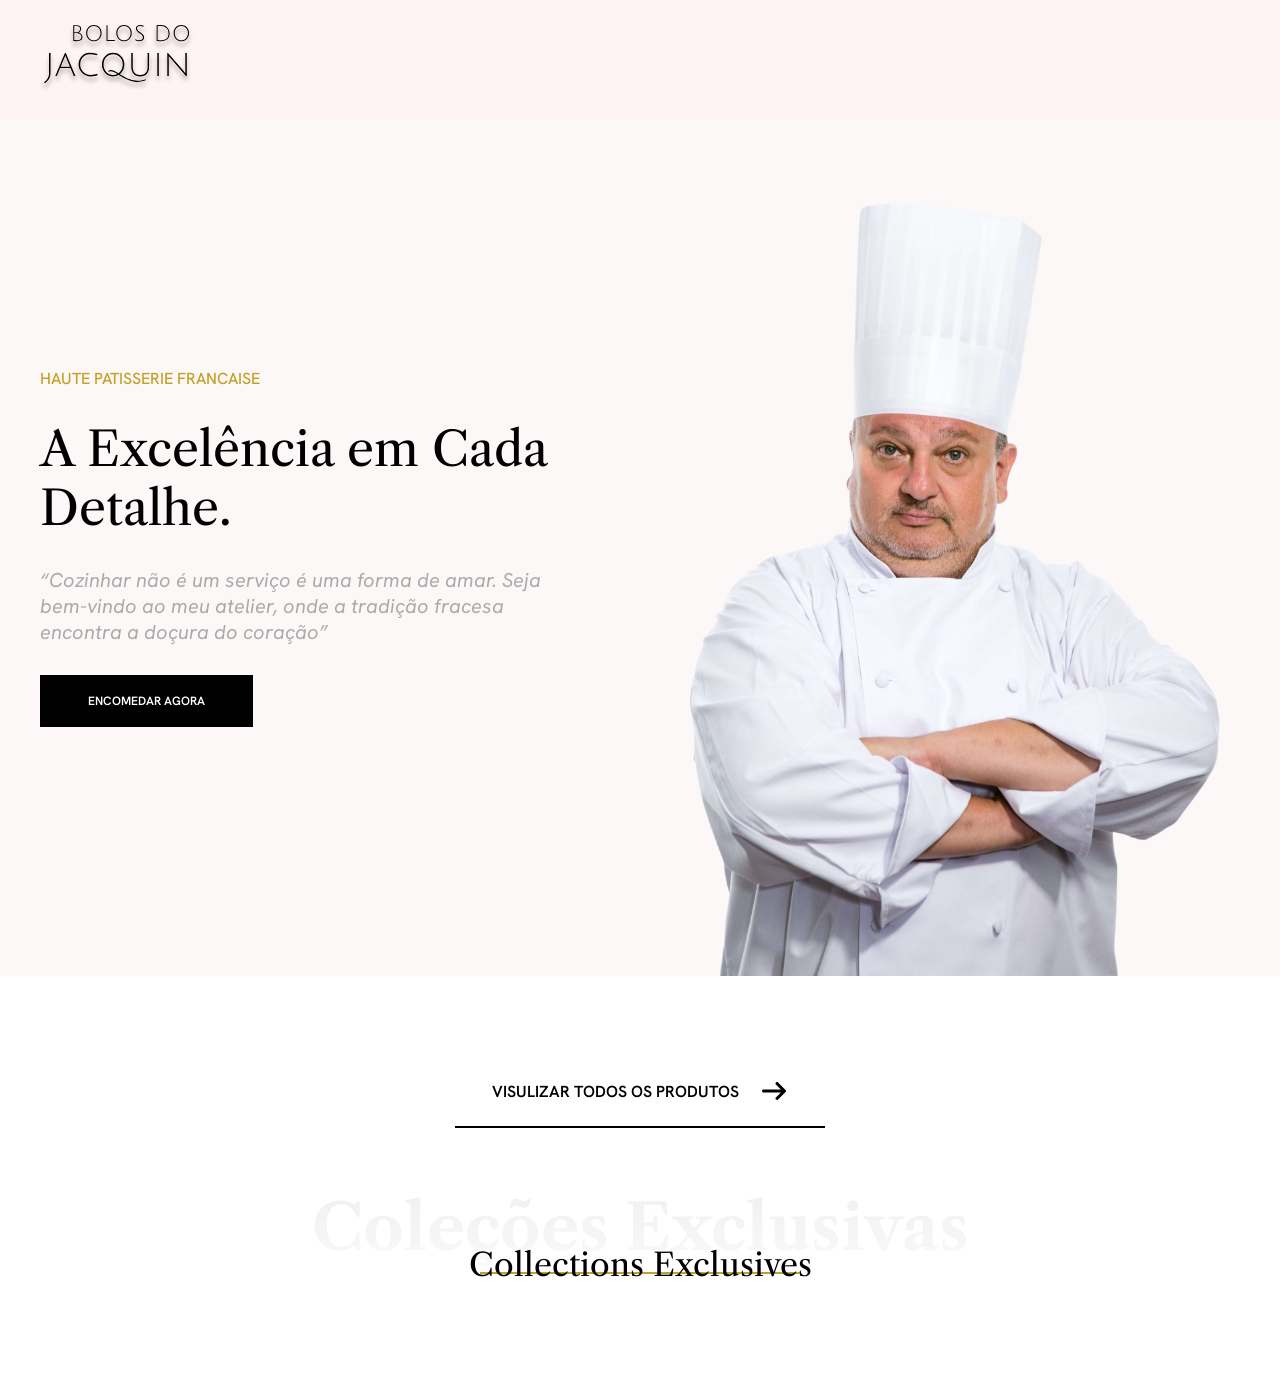
==== Home/index.html @ 83fe348b "Início html e css página home" ====
<!DOCTYPE html>
<html lang="pt-br">

<head>
    <meta charset="UTF-8">
    <meta name="viewport" content="width=device-width, initial-scale=1.0">
    <title>Bolos do Jacquin - Home</title>
    <link rel="stylesheet" href="style.css">
    <link rel="preconnect" href="https://fonts.googleapis.com">
    <link rel="preconnect" href="https://fonts.gstatic.com" crossorigin>
    <link
        href="https://fonts.googleapis.com/css2?family=Hanken+Grotesk:ital,wght@0,100..900;1,100..900&family=Libre+Caslon+Text:ital,wght@0,400;0,700;1,400&display=swap"
        rel="stylesheet">
</head>

<body>
    <header class="home_cabecalho">     
        <div class="home_container">
            <img src="../Img/Logo.svg" alt="Logo escrita Bolos do Jacquin">
        </div>
    </header>

    <main>  
        <h1>Página inicial bolos do jacquin</h1>
        <section class="home_banner">
            <div class="home_container banner_container">
                <div class="box_text_banner">
                    <span class="linha1">haute patisserie francaise</span><br>
                    <span class="linha2">A Excelência em Cada Detalhe.</span>
                    <p class="linha3">“Cozinhar não é um serviço é uma forma de amar. Seja bem-vindo ao meu atelier, onde a tradição
                        fracesa encontra a doçura do coração”</p>
                    <a class="linha4" href="">encomedar agora</a>
                </div>
                <img src="../Img/Érick.png"
                    alt="Um homem vestindo uma roupa branca e um chapéu dólmã, com os braços cruzados, chamado Érick Jacquin.">
            </div>
        </section>
        <section class="home_container home_produtos">
            <div class="link_produtos">
                <div>
                    <a href="">VISULIZAR TODOS OS PRODUTOS</a>
                    <svg xmlns="http://www.w3.org/2000/svg" viewBox="0 0 640 640"><!--!Font Awesome Free 7.3.1 by @fontawesome - https://fontawesome.com License - https://fontawesome.com/license/free Copyright 2026 Fonticons, Inc.--><path d="M566.6 342.6C579.1 330.1 579.1 309.8 566.6 297.3L406.6 137.3C394.1 124.8 373.8 124.8 361.3 137.3C348.8 149.8 348.8 170.1 361.3 182.6L466.7 288L96 288C78.3 288 64 302.3 64 320C64 337.7 78.3 352 96 352L466.7 352L361.3 457.4C348.8 469.9 348.8 490.2 361.3 502.7C373.8 515.2 394.1 515.2 406.6 502.7L566.6 342.7z"/></svg>
                </div>
                <hr>
            </div>
            
            <div class="home_subtitulo">
                <h2>Coleções Exclusivas</h2>
                <span>Collections Exclusives</span>
                <hr>
            </div>
            <div></div>
        </section>
    </main>

</body>

</html>
---- Home/style.css ----
*{
    margin: 0%;
    padding: 0%;
    box-sizing: border-box;
}

h1{
    position: absolute;
    width: 1px;
    height: 1px;
    margin: -1px;
    overflow: hidden;
}

/* -----------CABECALHO------------- */
.home_cabecalho{
    background-color: #FFF4F4;
    height: 120px;
    display: flex;
    justify-content: center;
    align-items: center;
}

    .home_container{
        max-width: 1200px; /* Largura maximma 1200px */
        width: 95%; /* Largura 95% */
        margin: 0 auto;
}


/* -----------BANNER------------- */
.home_banner{
    background-color: #FDF8F8;
}

.box_text_banner{
    font-family: "Hanken Grotesk", sans-serif;
    max-width: 509px;
}

.banner_container{
    display: flex;
    align-items: center;
    justify-content: space-between;
}

.banner_container img{
    width: 571px;
}

.linha1{
    color: #C5A028;z
  font-size: 16px;
  font-weight: 500;
  text-transform: uppercase; /* transformar a aparencia do texto*/
  margin-bottom: 30px;
  display: inline-block;
}

.linha2{
  font-size: 48px;
  font-family: "Libre Caslon Text", serif; 
  margin-bottom: 30px;
  display: inline-block;
}

.linha3{
    color: #AAAAAA;
  font-size: 20px;
  font-style: italic;
  margin-bottom: 30px;
  display: inline-block;
}

.linha4{
    color: #ffffff;
  font-size: 12px;
  font-weight: 600;
  text-transform: uppercase;
  text-decoration: none;
  background-color: #000000;
  padding: 18px 48px;
  margin-bottom: 1px;
  display: inline-block;
}



/* -----------PRODUTOS------------- */
.home_produtos{
    padding: 100px 0;
}

.link_produtos a{
   font-family: "Hanken Grotesk", sans-serif;
   font-weight: 600;
   font-size: 16px;
   text-transform: uppercase;
   text-decoration: none;
   color: #000000;
}

.link_produtos svg{
    width: 30px;
}

.link_produtos div{
    display: flex;
    align-items: center;
    justify-content: center;
    gap: 20px;
    margin-bottom: 20px;
}

.link_produtos hr{
    max-width: 370px;
    width: 100%;
    margin: 0 auto;
    border: none;
    background-color: #000000;
    height: 2px;
}

.home_subtitulo{
    font-family: "Libre Caslon Text", self;
    margin: 0 auto;
    display: flex;
    flex-direction: column;
    align-items: center;
    position: relative;
    margin-top: 60px;
}

.home_subtitulo h2{
    font-size: 64px;
    font-weight: 700;
    background-image: linear-gradient(0deg, #f9f9f9, #f0f0f0); /* Posição do gradiente */
    background-clip: text;
    -webkit-background-clip: text;
    color:transparent;
    -webkit-text-fill-color: transparent;
}

.home_subtitulo span{
    font-size: 32px;
    position: absolute;
    bottom: -10px;

}

.home_subtitulo hr{
    background-color: #C5A028;
    max-width: 320px;
    width: 100%;
    margin: 0 auto;
    margin-top: 5px;
    border: none;
    height: 2px;
}
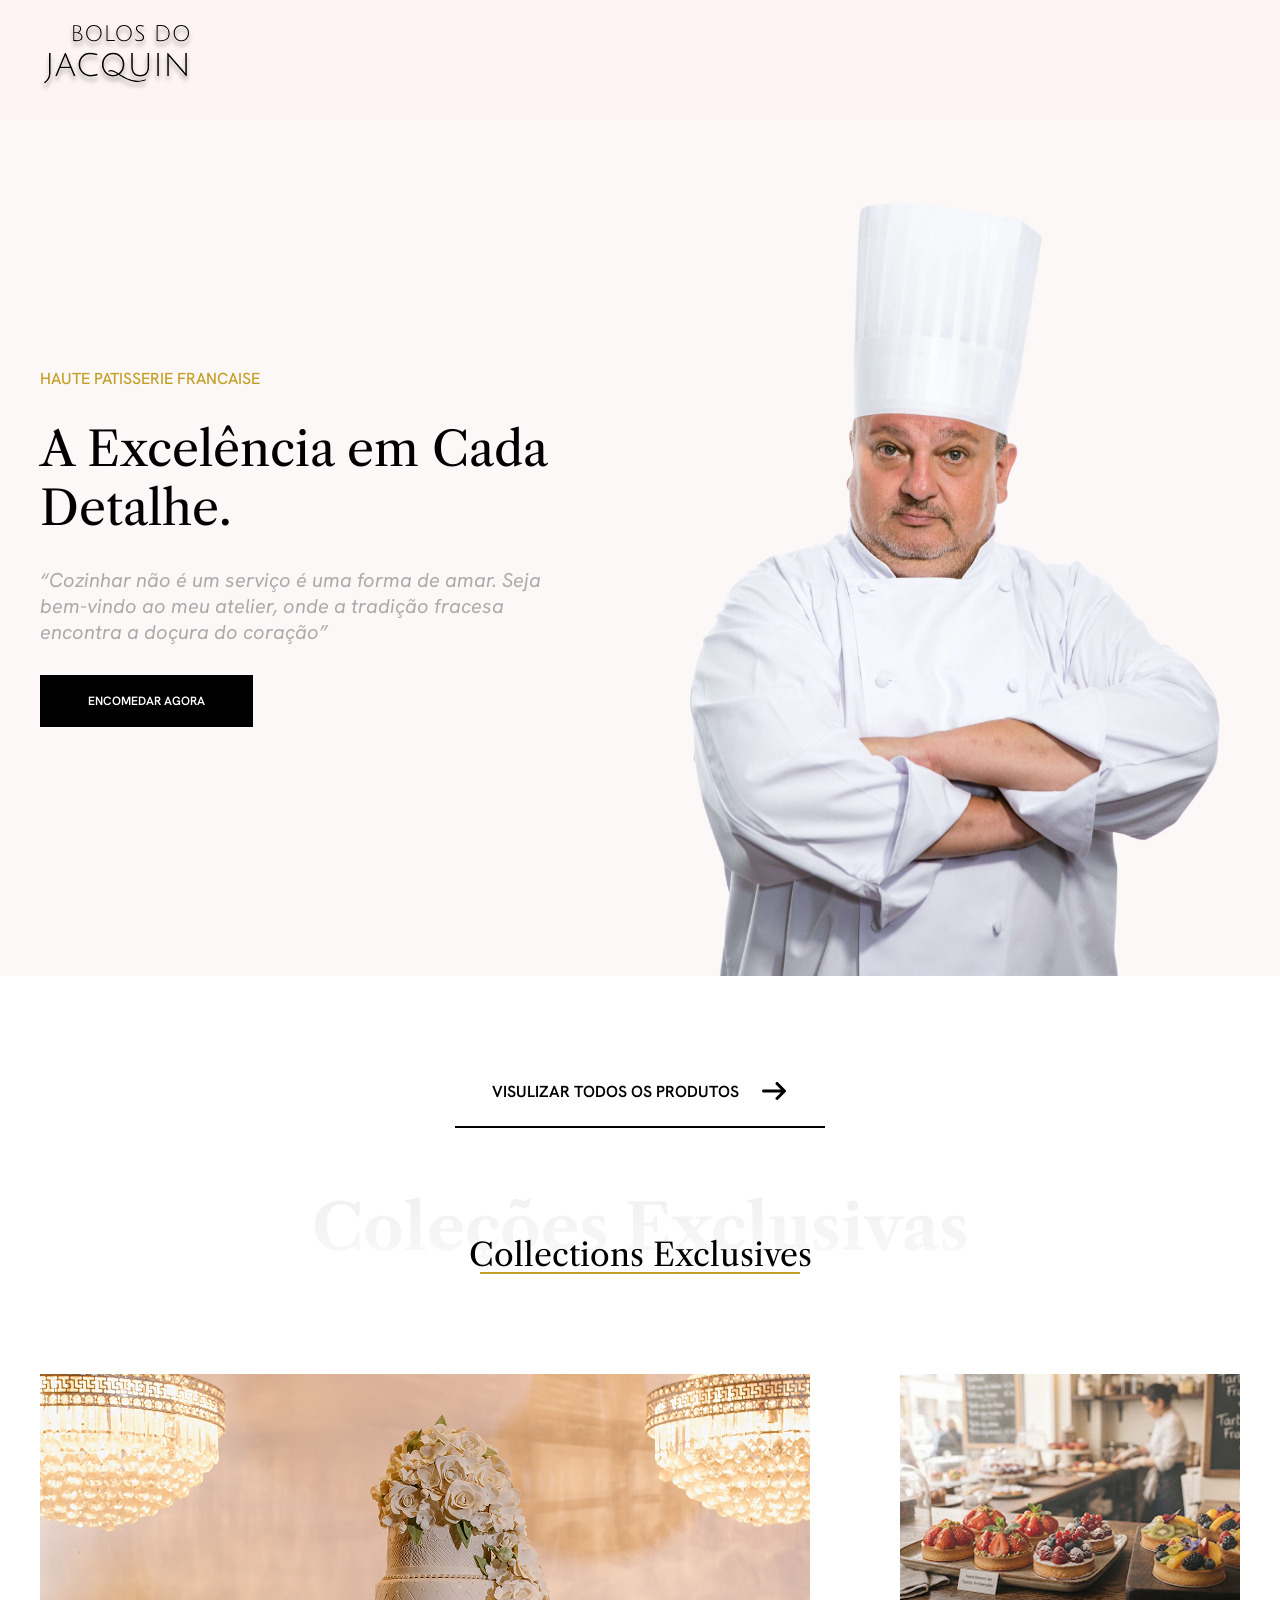
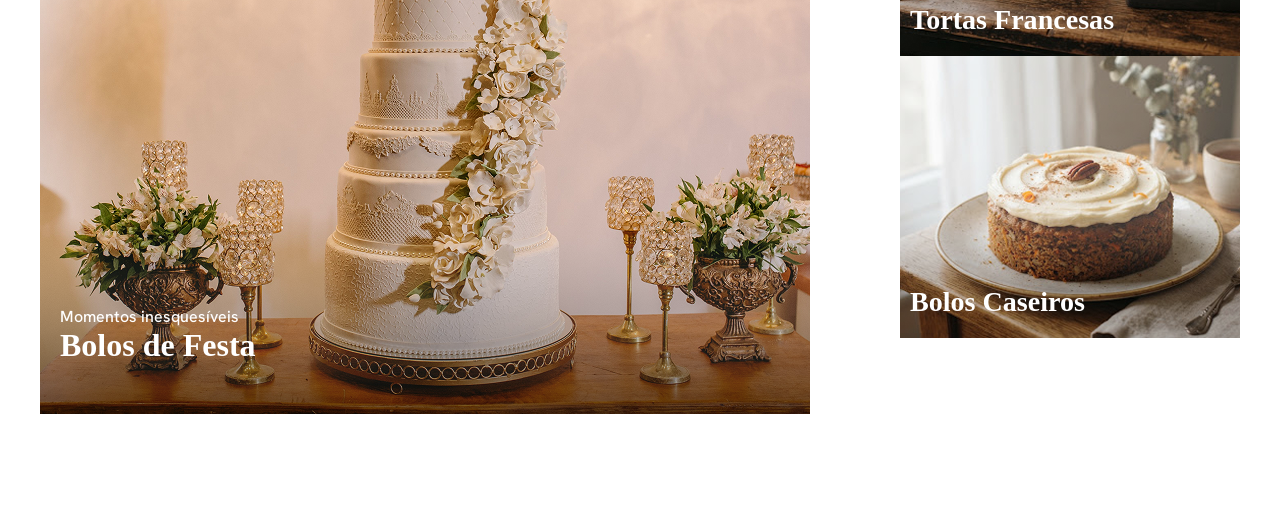
==== commit bc618bcc: "Seção de categorias finalizada" ====
--- a/Home/index.html
+++ b/Home/index.html
@@ -49,7 +49,32 @@
                 <span>Collections Exclusives</span>
                 <hr>
             </div>
-            <div></div>
+
+            <div  class="colecoes_exclusivas">
+                <a href="">
+             <div class="img_bolos_e_festa">
+                    <span>Momentos inesquesíveis</span>
+                    <h3>Bolos de Festa</h3>
+             </div>
+                </a>
+
+                <div class="img_colunas_categorias">
+                <a href="">
+                <div class="img_colunas_categorias1">
+                    <h3>Tortas Francesas</h3>
+                </div>
+                </a>
+                <div>
+                <a href="">
+                <div class="img_colunas_categorias2">
+                    <h3>Bolos Caseiros</h3>
+                </div>
+                </a>
+                </div>
+
+                <div class="container_categorias"></div>
+            
+            </div>
         </section>
     </main>
 
--- a/Home/style.css
+++ b/Home/style.css
@@ -2,6 +2,7 @@
     margin: 0%;
     padding: 0%;
     box-sizing: border-box;
+    text-decoration: none;
 }
 
 h1{
@@ -129,6 +130,7 @@
     align-items: center;
     position: relative;
     margin-top: 60px;
+    margin-bottom: 100px;
 }
 
 .home_subtitulo h2{
@@ -145,7 +147,7 @@
     font-size: 32px;
     position: absolute;
     bottom: -10px;
-
+    margin-bottom: 10px;
 }
 
 .home_subtitulo hr{
@@ -156,4 +158,59 @@
     margin-top: 5px;
     border: none;
     height: 2px;
-}+}
+
+.img_bolos_e_festa{
+    background-image: url(../Img/pexels-jonathanborba-26774588\ 1.png);
+    width: 770px;
+    height: 640px;
+    display: flex;
+    flex-direction: column;
+    justify-content: flex-end;
+    padding: 50px 20px;
+}
+
+.colecoes_exclusivas{
+    display: flex;
+    justify-content: space-between;
+    width: 100%;
+}
+
+.colecoes_exclusivas a{
+    color: #ffffff;
+}
+
+.img_bolos_e_festa span{
+    font-family: "Hanken Grotesk", sans-serif;
+    font-weight: 500;
+}
+
+.img_bolos_e_festa h3{
+    font-size: 32px;
+ 
+}
+
+
+.img_colunas_categorias1{
+    font-family: Libre Caston Text, serif;
+}
+
+.img_colunas_categorias1{
+    background-image: url(../Img/Image\ \(1\).png);
+}
+
+.img_colunas_categorias2{
+    background-image: url(../Img/Image\ \(2\).png);
+}
+
+.img_colunas_categorias1,
+.img_colunas_categorias2{
+    width: 340px;
+    height: 282px;
+    display: flex;
+    align-items: flex-end;
+    padding: 20px 10px;
+    font-size: 24px;
+}
+
+
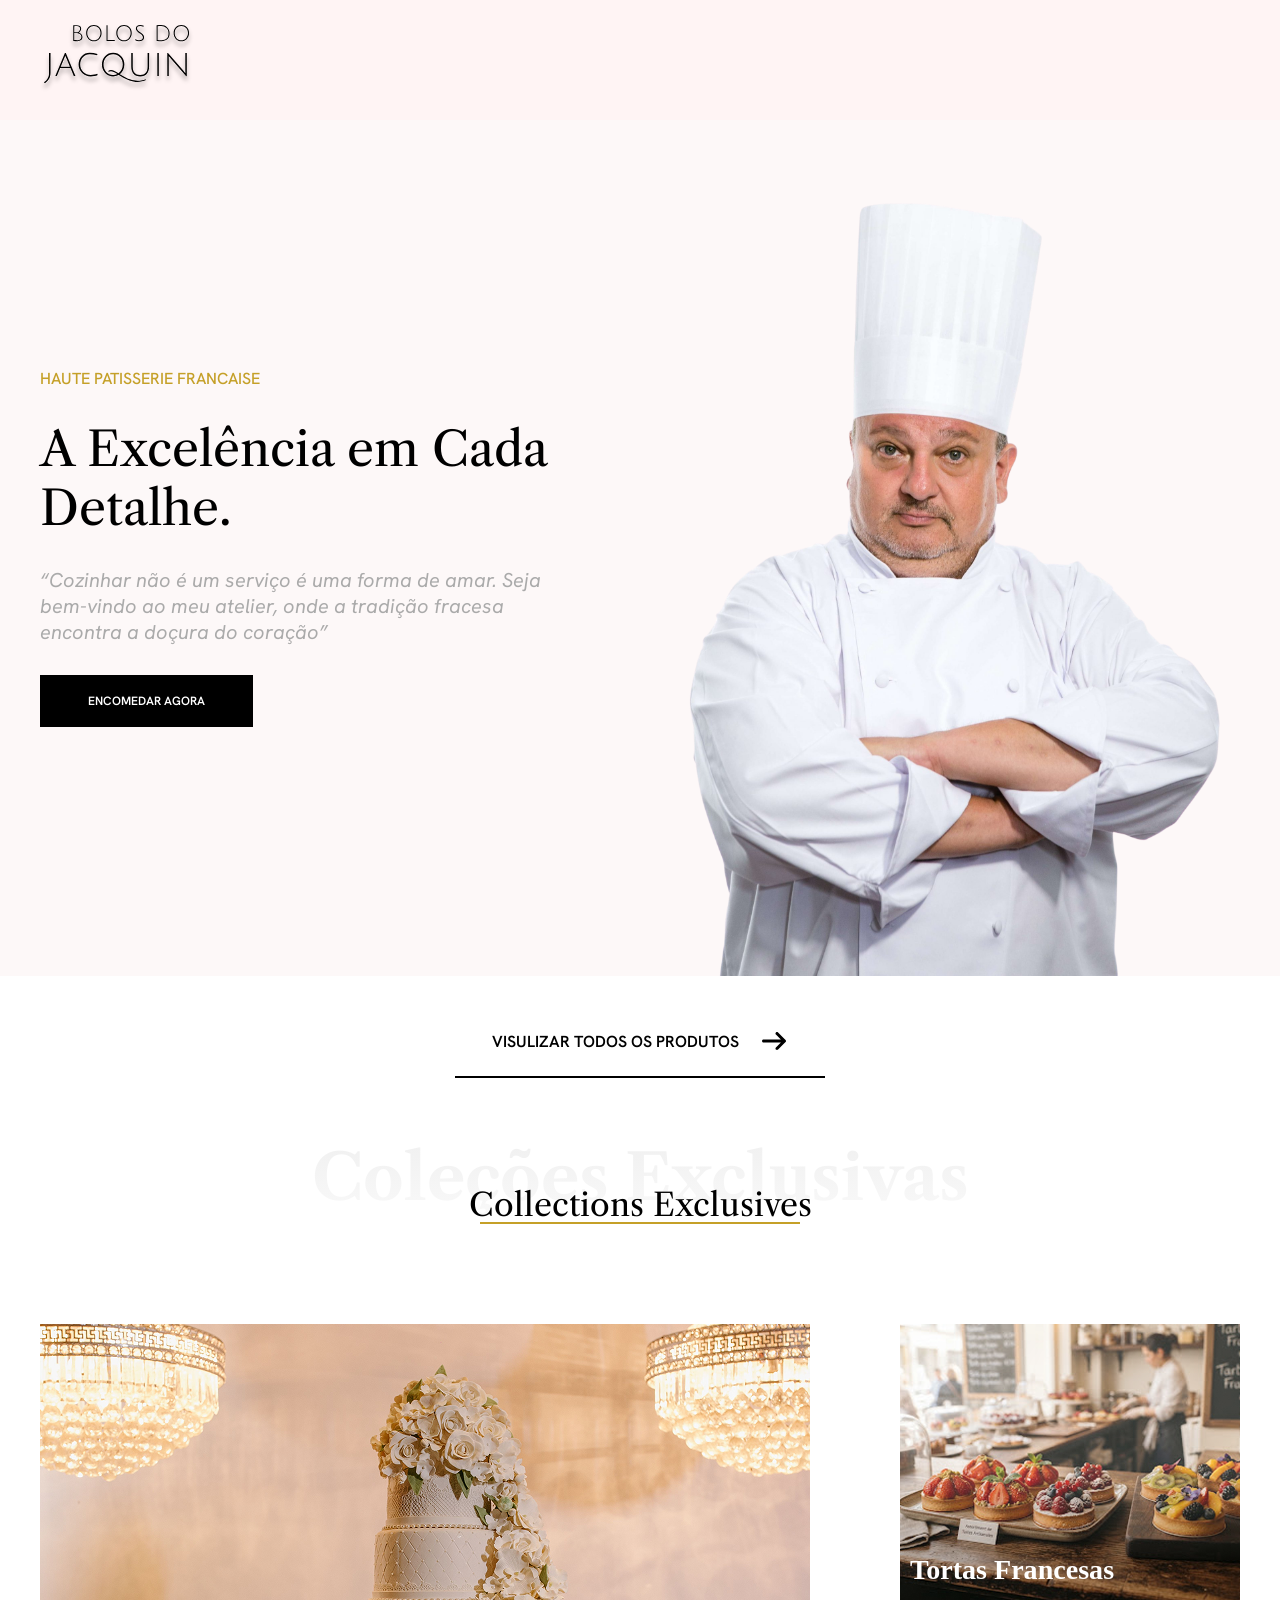
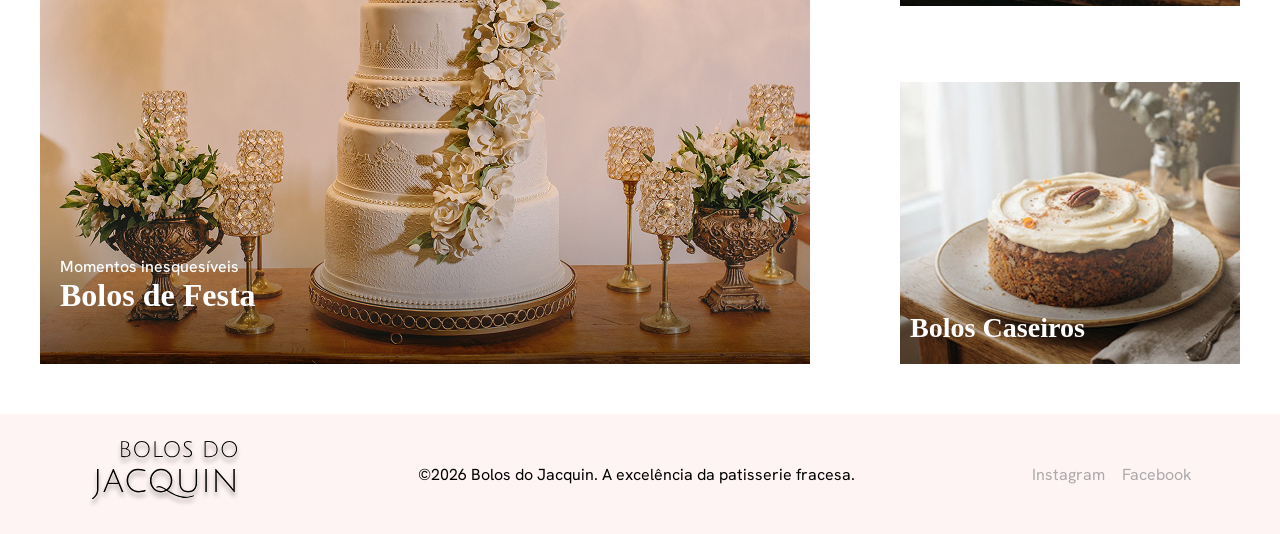
==== commit 8324be3a: "Início da página de cadastro e listagem de produtos" ====
--- a/Home/index.html
+++ b/Home/index.html
@@ -71,12 +71,19 @@
                 </div>
                 </a>
                 </div>
-
-                <div class="container_categorias"></div>
-            
             </div>
         </section>
     </main>
+    <footer>
+        <div>
+            <img src="../Img/Logo.svg" alt="">
+            <span>©2026 Bolos do Jacquin. A excelência da patisserie fracesa.</span>
+            <nav>
+                <a href="">Instagram</a>
+                <a href="">Facebook</a>
+            </nav>
+        </div>
+    </footer>
 
 </body>
 
--- a/Home/style.css
+++ b/Home/style.css
@@ -22,10 +22,10 @@
     align-items: center;
 }
 
-    .home_container{
-        max-width: 1200px; /* Largura maximma 1200px */
-        width: 95%; /* Largura 95% */
-        margin: 0 auto;
+.home_container{    
+    max-width: 1200px; /* Largura maximma 1200px */
+    width: 95%; /* Largura 95% */
+    margin: 0 auto;
 }
 
 
@@ -50,7 +50,7 @@
 }
 
 .linha1{
-    color: #C5A028;z
+    color: #C5A028;z    
   font-size: 16px;
   font-weight: 500;
   text-transform: uppercase; /* transformar a aparencia do texto*/
@@ -89,7 +89,7 @@
 
 /* -----------PRODUTOS------------- */
 .home_produtos{
-    padding: 100px 0;
+    padding: 50px 0;
 }
 
 .link_produtos a{
@@ -213,4 +213,27 @@
     font-size: 24px;
 }
 
-
+.img_colunas_categorias{
+    display: flex;
+    flex-direction: column;
+    justify-content: space-between;
+}
+
+footer div{
+    background-color: #FFF4F4;
+    height: 120px;
+    display: flex;
+    justify-content: space-around;
+    align-items: center;
+    font-family: "Hanken Grotesk", sans-serif;
+}
+
+footer nav a{
+    color: #AAAAAA;
+}
+
+footer nav{
+    display: flex;
+    justify-content: space-between;
+    width: 160px;
+}
